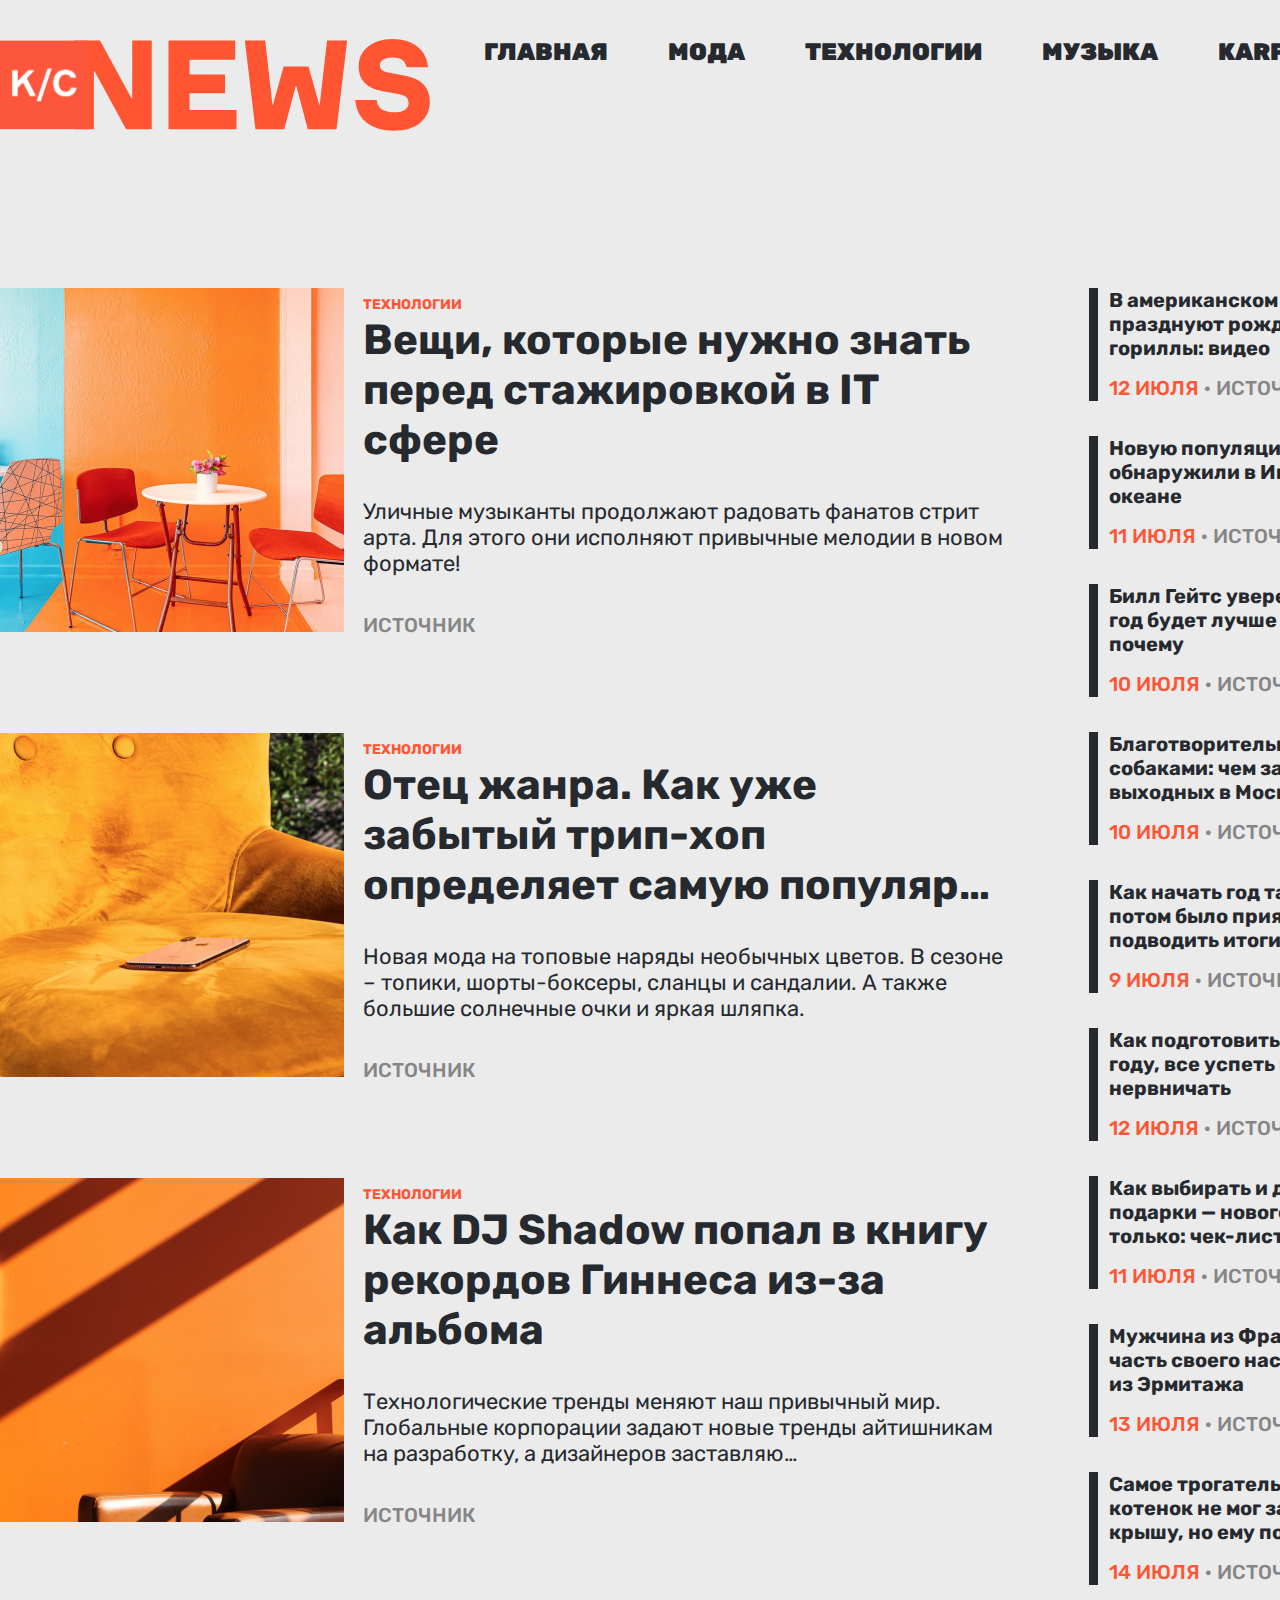
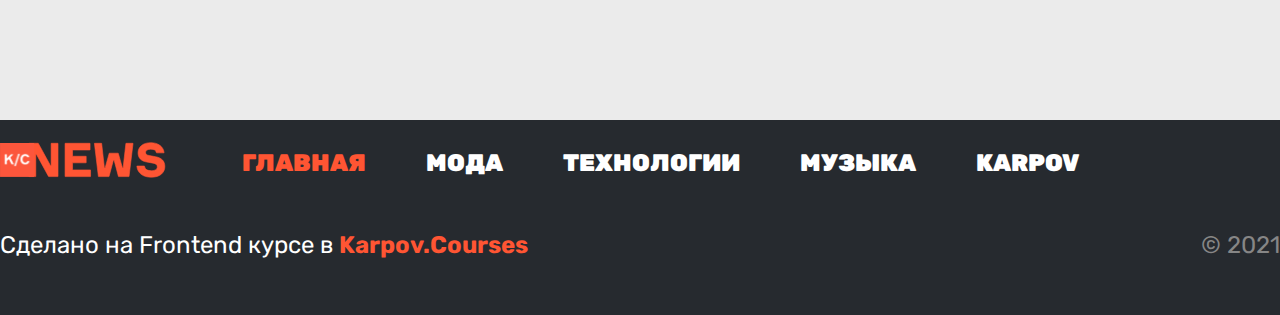
==== index.html @ 2e46a92e "first commit" ====
<!DOCTYPE html>
<html lang="ru">
<head>
    <meta charset="UTF-8">
    <title>KC News</title>
    <link rel="stylesheet" href="./style.css">
</head>
<body>
<header class="header">
    <div class="container">
        <nav class="navigation grid header__navigation">
            <a href="#" class="navigation__logo"><img class="navigation__image" src="./images/logo.svg" alt="Логотип"></a>
            <ul class="navigation__list">
                <li class="navigation__item"><a href="#" class="navigation__link navigation__link--active">Главная</a></li>
                <li class="navigation__item"><a href="#" class="navigation__link">Мода</a></li>
                <li class="navigation__item"><a href="#" class="navigation__link">Технологии</a></li>
                <li class="navigation__item"><a href="#" class="navigation__link">Музыка</a></li>
                <li class="navigation__item"><a href="#" class="navigation__link">Karpov</a></li>
            </ul>
        </nav>
    </div>
</header>

<main class="main">
    <section class="articles">
        <div class="container grid">
            <section class="articles__big-column">
                <article class="main-article">
                    <div class="main-article__image-container">
                        <img class="main-article__image" src="./images/image.jpg" alt="Фото новости">
                    </div>
                    <div class="main-article__content">
                        <span class="article-category main-article__category">Технологии</span>
                        <h2 class="main-article__title">Вещи, которые нужно знать перед стажировкой в IT сфере</h2>
                        <p class="main-article__text">Уличные музыканты продолжают радовать фанатов стрит арта. Для этого они исполняют привычные мелодии в новом формате!</p>
                        <span class="article-source main-article__source">Источник</span>
                    </div>
                </article>

                <article class="main-article">
                    <div class="main-article__image-container">
                        <img class="main-article__image" src="./images/image2.jpg" alt="Фото новости">
                    </div>
                    <div class="main-article__content">
                        <span class="article-category main-article__category">Технологии</span>
                        <h2 class="main-article__title">Отец жанра. Как уже забытый трип-хоп определяет самую популяр…</h2>
                        <p class="main-article__text">Новая мода на топовые наряды необычных цветов. В сезоне – топики, шорты-боксеры, сланцы и сандалии. А также большие солнечные очки и яркая шляпка.</p>
                        <span class="article-source main-article__source">Источник</span>
                    </div>
                </article>

                <article class="main-article">
                    <div class="main-article__image-container">
                        <img class="main-article__image" src="./images/image3.jpg" alt="Фото новости">
                    </div>
                    <div class="main-article__content">
                        <span class="article-category main-article__category">Технологии</span>
                        <h2 class="main-article__title">Как DJ Shadow попал в книгу рекордов Гиннеса из-за альбома</h2>
                        <p class="main-article__text">Технологические тренды меняют наш привычный мир. Глобальные корпорации задают новые тренды айтишникам на разработку, а дизайнеров заставляю…</p>
                        <span class="article-source main-article__source">Источник</span>
                    </div>
                </article>
            </section>

            <section class="articles__small-column">
                <article class="small-article">
                    <h2 class="small-article__title">В американском зоопарке празднуют рождение гориллы: видео</h2>
                    <p class="small-article__caption">
                        <span class="article-date small-article__date">12 июля</span>
                        <span class="article-source small-article__source">Источник</span>
                    </p>
                </article>

                <article class="small-article">
                    <h2 class="small-article__title">Новую популяцию синих китов обнаружили в Индийском океане</h2>
                    <p class="small-article__caption">
                        <span class="article-date small-article__date">11 июля</span>
                        <span class="article-source small-article__source">Источник</span>
                    </p>
                </article>

                <article class="small-article">
                    <h2 class="small-article__title">Билл Гейтс уверен, что 2021 год будет лучше 2020-го. И вот почему</h2>
                    <p class="small-article__caption">
                        <span class="article-date small-article__date">10 июля</span>
                        <span class="article-source small-article__source">Источник</span>
                    </p>
                </article>

                <article class="small-article">
                    <h2 class="small-article__title">Благотворительный забег с собаками: чем заняться на выходных в Москве</h2>
                    <p class="small-article__caption">
                        <span class="article-date small-article__date">10 июля</span>
                        <span class="article-source small-article__source">Источник</span>
                    </p>
                </article>

                <article class="small-article">
                    <h2 class="small-article__title">Как начать год так, чтобы потом было приятно подводить итоги: чек-лист</h2>
                    <p class="small-article__caption">
                        <span class="article-date small-article__date">9 июля</span>
                        <span class="article-source small-article__source">Источник</span>
                    </p>
                </article>

                <article class="small-article">
                    <h2 class="small-article__title">Как подготовиться к Новому году, все успеть и не нервничать</h2>
                    <p class="small-article__caption">
                        <span class="article-date small-article__date">12 июля</span>
                        <span class="article-source small-article__source">Источник</span>
                    </p>
                </article>

                <article class="small-article">
                    <h2 class="small-article__title">Как выбирать и дарить подарки — новогодние и не только: чек-лист Esquire</h2>
                    <p class="small-article__caption">
                        <span class="article-date small-article__date">11 июля</span>
                        <span class="article-source small-article__source">Источник</span>
                    </p>
                </article>

                <article class="small-article">
                    <h2 class="small-article__title">Мужчина из Франции завещал часть своего наследства котам из Эрмитажа</h2>
                    <p class="small-article__caption">
                        <span class="article-date small-article__date">13 июля</span>
                        <span class="article-source small-article__source">Источник</span>
                    </p>
                </article>

                <article class="small-article">
                    <h2 class="small-article__title">Самое трогательное видео дня: котенок не мог забраться на крышу, но ему помогла другая…</h2>
                    <p class="small-article__caption">
                        <span class="article-date small-article__date">14 июля</span>
                        <span class="article-source small-article__source">Источник</span>
                    </p>
                </article>
            </section>
        </div>
    </section>
</main>

<footer class="footer">
    <div class="container">
        <nav class="navigation grid footer__navigation">
            <a href="#" class="navigation__logo"><img class="navigation__image" src="./images/logo.svg" alt="Логотип"></a>
            <ul class="navigation__list">
                <li class="navigation__item"><a href="#" class="navigation__link navigation__link--active">Главная</a></li>
                <li class="navigation__item"><a href="#" class="navigation__link">Мода</a></li>
                <li class="navigation__item"><a href="#" class="navigation__link">Технологии</a></li>
                <li class="navigation__item"><a href="#" class="navigation__link">Музыка</a></li>
                <li class="navigation__item"><a href="#" class="navigation__link">Karpov</a></li>
            </ul>
        </nav>

        <div class="footer__column">
            <p class="footer__text">Сделано на Frontend курсе в <a href="https://karpov.courses/frontend" target="_blank" class="footer__link">Karpov.Courses</a></p>
            <p class="footer__copyright">© 2021</p>
        </div>
    </div>
</footer>
</body>
</html>
---- style.css ----
@import url('https://fonts.googleapis.com/css2?family=Rubik:wght@400;500;700;900&display=swap');

:root {
	--color-primary: #262a2f;
	--color-accent: #ff5533;
	--color-grey: #868686;
	--color-white: #ffffff;

	--grid-column-width: 101px;
	--grid-gap: 20px;
}

* {
	all: unset;
	display: revert;
}

body {
	font-family: 'Rubik', sans-serif;
	background-color: #ebebeb;
	font-size: 22px;
	font-weight: 400;
}

.grid {
	display: grid;
	grid-template-columns: repeat(12, var(--grid-column-width));
	gap: var(--grid-gap);
}

.container {
	max-width: 1435px;
	margin: 0 auto;
}

.header {
	padding-top: 38px;
	padding-bottom: 150px;
}

.navigation__image {
	width: 100%;
}

.navigation__list {
	list-style: none;
	display: flex;
}

.navigation__item {
	margin-right: 60px;
}

.navigation__item:last-child {
	margin-right: 0;
}

.navigation__link {
	font-size: 24px;
	font-weight: 900;
	text-transform: uppercase;
	cursor: pointer;
}

.header__navigation .navigation__link--active,
.header__navigation .navigation__link:hover {
	color: var(--color-accent);
}

.header__navigation .navigation__logo {
	grid-column: span 4;
	padding-right: 32px;
}

.header__navigation .navigation__list {
	grid-column: 5/-1;
}

.header__navigation .navigation__link {
	color: var(--color-primary);
}

.articles {
	margin-bottom: 135px;
}

.articles__big-column {
	grid-column: span 9;
}

.articles__small-column {
	grid-column: 10/-1;
}

.article-category {
	font-size: 14px;
	line-height: 17px;
	color: var(--color-accent);
	text-transform: uppercase;
	font-weight: 700;
}

.article-source {
	font-weight: 500;
	font-size: 20px;
	line-height: 24px;
	color: var(--color-grey);
	text-transform: uppercase;
}

.article-date {
	font-weight: 500;
	font-size: 20px;
	line-height: 24px;
	color: var(--color-accent);
	text-transform: uppercase;
}

.main-article {
	margin-bottom: 95px;
	display: grid;
	grid-template-columns: repeat(9, var(--grid-column-width));
	gap: var(--grid-gap);
}

.main-article:last-child {
	margin-bottom: 0;
}

.main-article__image-container {
	position: relative;
	grid-column: span 3;
	min-height: 185px;
	max-height: 344px;
}

.main-article__content {
	grid-column: 4/-1;
	padding-right: 63px;
}

.main-article__image {
	position: absolute;
	width: 100%;
	height: 100%;
	object-fit: cover;
}

.main-article__category {
	margin-bottom: 7px;
}

.main-article__title {
	margin-bottom: 34px;
	font-size: 42px;
	line-height: 50px;
	font-weight: 700;
	color: var(--color-primary);
	display: -webkit-box;
	-webkit-line-clamp: 3;
	-webkit-box-orient: vertical;
	overflow: hidden;
}

.main-article__text {
	margin-bottom: 34px;
	font-size: 22px;
	line-height: 26px;
	color: var(--color-primary);
	display: -webkit-box;
	-webkit-line-clamp: 3;
	-webkit-box-orient: vertical;
	overflow: hidden;
}

.small-article {
	margin-bottom: 35px;
	padding-left: 11px;
	border-left: 9px solid var(--color-primary);
}

.small-article:last-child {
	margin-bottom: 0;
}

.small-article__title {
	margin-bottom: 14px;
	font-weight: 700;
	font-size: 20px;
	line-height: 24px;
	color: var(--color-primary);
	display: -webkit-box;
	-webkit-line-clamp: 3;
	-webkit-box-orient: vertical;
	overflow: hidden;
}

.article-date + .article-source::before {
	content: ' · ';
}

.footer {
	padding-top: 22px;
	padding-bottom: 56px;
	background-color: var(--color-primary);
}

.footer__column {
	display: flex;
	justify-content: space-between;
	align-items: baseline;
}

.footer__text {
	font-size: 24px;
	line-height: 28px;
	color: var(--color-white);
}

.footer__link {
	color: var(--color-accent);
	font-weight: 700;
	cursor: pointer;
}

.footer__link:hover {
	/* opacity: 0.8; */
	text-decoration: underline;
}

.footer__copyright {
	font-size: 24px;
	line-height: 28px;
	color: var(--color-grey);
}

.footer__navigation {
	margin-bottom: 47px;
	align-items: center;
}

.footer__navigation .navigation__logo {
	grid-column: span 2;
	padding-right: 56px;
}

.footer__navigation .navigation__list {
	grid-column: 3/-1;
}

.footer__navigation .navigation__link {
	color: var(--color-white);
}

.footer__navigation .navigation__link--active,
.footer__navigation .navigation__link:hover {
	color: var(--color-accent);
}
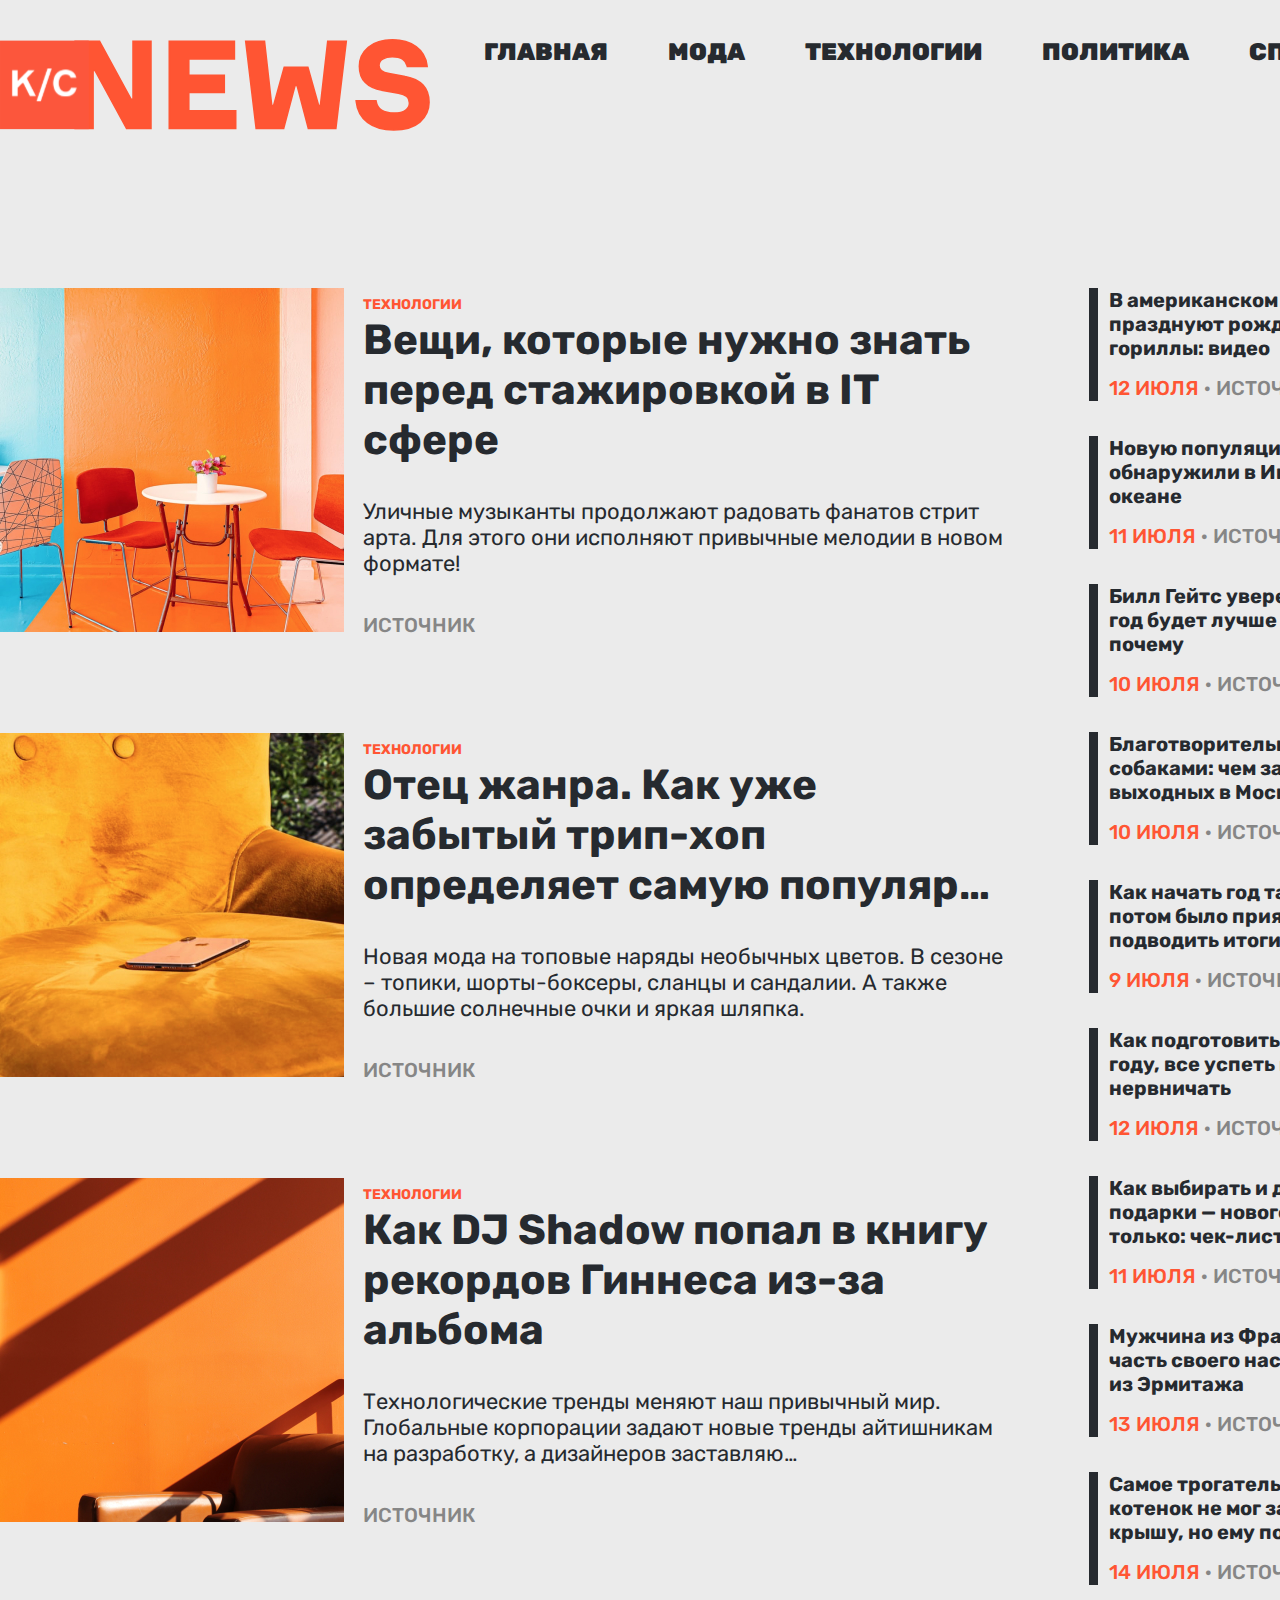
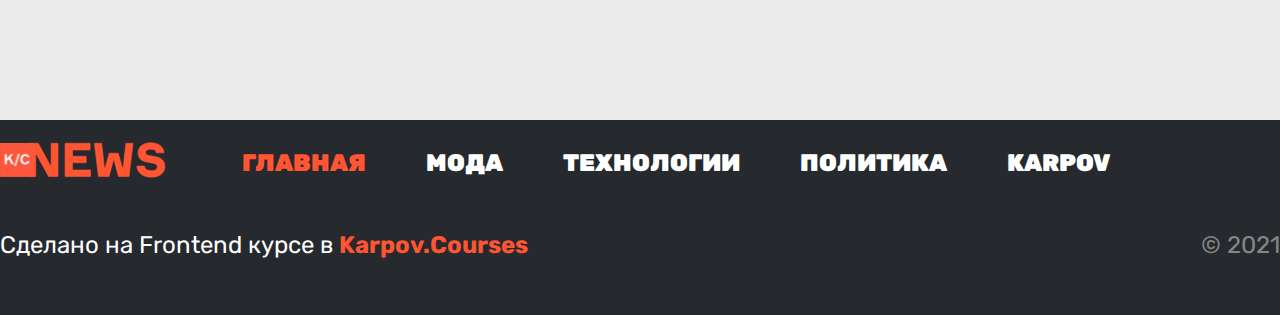
==== commit 2579f45c: "second message" ====
--- a/index.html
+++ b/index.html
@@ -1,162 +1,287 @@
 <!DOCTYPE html>
 <html lang="ru">
-<head>
-    <meta charset="UTF-8">
-    <title>KC News</title>
-    <link rel="stylesheet" href="./style.css">
-</head>
-<body>
-<header class="header">
-    <div class="container">
-        <nav class="navigation grid header__navigation">
-            <a href="#" class="navigation__logo"><img class="navigation__image" src="./images/logo.svg" alt="Логотип"></a>
-            <ul class="navigation__list">
-                <li class="navigation__item"><a href="#" class="navigation__link navigation__link--active">Главная</a></li>
-                <li class="navigation__item"><a href="#" class="navigation__link">Мода</a></li>
-                <li class="navigation__item"><a href="#" class="navigation__link">Технологии</a></li>
-                <li class="navigation__item"><a href="#" class="navigation__link">Музыка</a></li>
-                <li class="navigation__item"><a href="#" class="navigation__link">Karpov</a></li>
-            </ul>
-        </nav>
-    </div>
-</header>
-
-<main class="main">
-    <section class="articles">
-        <div class="container grid">
-            <section class="articles__big-column">
-                <article class="main-article">
-                    <div class="main-article__image-container">
-                        <img class="main-article__image" src="./images/image.jpg" alt="Фото новости">
-                    </div>
-                    <div class="main-article__content">
-                        <span class="article-category main-article__category">Технологии</span>
-                        <h2 class="main-article__title">Вещи, которые нужно знать перед стажировкой в IT сфере</h2>
-                        <p class="main-article__text">Уличные музыканты продолжают радовать фанатов стрит арта. Для этого они исполняют привычные мелодии в новом формате!</p>
-                        <span class="article-source main-article__source">Источник</span>
-                    </div>
-                </article>
-
-                <article class="main-article">
-                    <div class="main-article__image-container">
-                        <img class="main-article__image" src="./images/image2.jpg" alt="Фото новости">
-                    </div>
-                    <div class="main-article__content">
-                        <span class="article-category main-article__category">Технологии</span>
-                        <h2 class="main-article__title">Отец жанра. Как уже забытый трип-хоп определяет самую популяр…</h2>
-                        <p class="main-article__text">Новая мода на топовые наряды необычных цветов. В сезоне – топики, шорты-боксеры, сланцы и сандалии. А также большие солнечные очки и яркая шляпка.</p>
-                        <span class="article-source main-article__source">Источник</span>
-                    </div>
-                </article>
-
-                <article class="main-article">
-                    <div class="main-article__image-container">
-                        <img class="main-article__image" src="./images/image3.jpg" alt="Фото новости">
-                    </div>
-                    <div class="main-article__content">
-                        <span class="article-category main-article__category">Технологии</span>
-                        <h2 class="main-article__title">Как DJ Shadow попал в книгу рекордов Гиннеса из-за альбома</h2>
-                        <p class="main-article__text">Технологические тренды меняют наш привычный мир. Глобальные корпорации задают новые тренды айтишникам на разработку, а дизайнеров заставляю…</p>
-                        <span class="article-source main-article__source">Источник</span>
-                    </div>
-                </article>
-            </section>
-
-            <section class="articles__small-column">
-                <article class="small-article">
-                    <h2 class="small-article__title">В американском зоопарке празднуют рождение гориллы: видео</h2>
-                    <p class="small-article__caption">
-                        <span class="article-date small-article__date">12 июля</span>
-                        <span class="article-source small-article__source">Источник</span>
-                    </p>
-                </article>
-
-                <article class="small-article">
-                    <h2 class="small-article__title">Новую популяцию синих китов обнаружили в Индийском океане</h2>
-                    <p class="small-article__caption">
-                        <span class="article-date small-article__date">11 июля</span>
-                        <span class="article-source small-article__source">Источник</span>
-                    </p>
-                </article>
-
-                <article class="small-article">
-                    <h2 class="small-article__title">Билл Гейтс уверен, что 2021 год будет лучше 2020-го. И вот почему</h2>
-                    <p class="small-article__caption">
-                        <span class="article-date small-article__date">10 июля</span>
-                        <span class="article-source small-article__source">Источник</span>
-                    </p>
-                </article>
-
-                <article class="small-article">
-                    <h2 class="small-article__title">Благотворительный забег с собаками: чем заняться на выходных в Москве</h2>
-                    <p class="small-article__caption">
-                        <span class="article-date small-article__date">10 июля</span>
-                        <span class="article-source small-article__source">Источник</span>
-                    </p>
-                </article>
-
-                <article class="small-article">
-                    <h2 class="small-article__title">Как начать год так, чтобы потом было приятно подводить итоги: чек-лист</h2>
-                    <p class="small-article__caption">
-                        <span class="article-date small-article__date">9 июля</span>
-                        <span class="article-source small-article__source">Источник</span>
-                    </p>
-                </article>
-
-                <article class="small-article">
-                    <h2 class="small-article__title">Как подготовиться к Новому году, все успеть и не нервничать</h2>
-                    <p class="small-article__caption">
-                        <span class="article-date small-article__date">12 июля</span>
-                        <span class="article-source small-article__source">Источник</span>
-                    </p>
-                </article>
-
-                <article class="small-article">
-                    <h2 class="small-article__title">Как выбирать и дарить подарки — новогодние и не только: чек-лист Esquire</h2>
-                    <p class="small-article__caption">
-                        <span class="article-date small-article__date">11 июля</span>
-                        <span class="article-source small-article__source">Источник</span>
-                    </p>
-                </article>
-
-                <article class="small-article">
-                    <h2 class="small-article__title">Мужчина из Франции завещал часть своего наследства котам из Эрмитажа</h2>
-                    <p class="small-article__caption">
-                        <span class="article-date small-article__date">13 июля</span>
-                        <span class="article-source small-article__source">Источник</span>
-                    </p>
-                </article>
-
-                <article class="small-article">
-                    <h2 class="small-article__title">Самое трогательное видео дня: котенок не мог забраться на крышу, но ему помогла другая…</h2>
-                    <p class="small-article__caption">
-                        <span class="article-date small-article__date">14 июля</span>
-                        <span class="article-source small-article__source">Источник</span>
-                    </p>
-                </article>
-            </section>
-        </div>
-    </section>
-</main>
-
-<footer class="footer">
-    <div class="container">
-        <nav class="navigation grid footer__navigation">
-            <a href="#" class="navigation__logo"><img class="navigation__image" src="./images/logo.svg" alt="Логотип"></a>
-            <ul class="navigation__list">
-                <li class="navigation__item"><a href="#" class="navigation__link navigation__link--active">Главная</a></li>
-                <li class="navigation__item"><a href="#" class="navigation__link">Мода</a></li>
-                <li class="navigation__item"><a href="#" class="navigation__link">Технологии</a></li>
-                <li class="navigation__item"><a href="#" class="navigation__link">Музыка</a></li>
-                <li class="navigation__item"><a href="#" class="navigation__link">Karpov</a></li>
-            </ul>
-        </nav>
-
-        <div class="footer__column">
-            <p class="footer__text">Сделано на Frontend курсе в <a href="https://karpov.courses/frontend" target="_blank" class="footer__link">Karpov.Courses</a></p>
-            <p class="footer__copyright">© 2021</p>
-        </div>
-    </div>
-</footer>
-</body>
-</html>+	<head>
+		<meta charset="UTF-8" />
+		<title>KC News</title>
+		<link rel="stylesheet" href="./style.css" />
+	</head>
+	<body>
+		<header class="header">
+			<div class="container">
+				<nav class="navigation grid header__navigation">
+					<a href="#" class="navigation__logo"
+						><img
+							class="navigation__image"
+							src="./images/logo.svg"
+							alt="Логотип"
+					/></a>
+					<ul class="navigation__list">
+						<li class="navigation__item">
+							<a href="#" class="navigation__link navigation__link--active"
+								>Главная</a
+							>
+						</li>
+						<li class="navigation__item">
+							<a href="#" class="navigation__link">Мода</a>
+						</li>
+						<li class="navigation__item">
+							<a href="#" class="navigation__link">Технологии</a>
+						</li>
+						<li class="navigation__item">
+							<a href="#" class="navigation__link">Политика</a>
+						</li>
+						<li class="navigation__item">
+							<a href="#" class="navigation__link">Спорт</a>
+						</li>
+					</ul>
+				</nav>
+			</div>
+		</header>
+
+		<main class="main">
+			<section class="articles">
+				<div class="container grid">
+					<section class="articles__big-column">
+						<article class="main-article">
+							<div class="main-article__image-container">
+								<img
+									class="main-article__image"
+									src="./images/image.jpg"
+									alt="Фото новости"
+								/>
+							</div>
+							<div class="main-article__content">
+								<span class="article-category main-article__category"
+									>Технологии</span
+								>
+								<h2 class="main-article__title">
+									Вещи, которые нужно знать перед стажировкой в IT сфере
+								</h2>
+								<p class="main-article__text">
+									Уличные музыканты продолжают радовать фанатов стрит арта. Для
+									этого они исполняют привычные мелодии в новом формате!
+								</p>
+								<span class="article-source main-article__source"
+									>Источник</span
+								>
+							</div>
+						</article>
+
+						<article class="main-article">
+							<div class="main-article__image-container">
+								<img
+									class="main-article__image"
+									src="./images/image2.jpg"
+									alt="Фото новости"
+								/>
+							</div>
+							<div class="main-article__content">
+								<span class="article-category main-article__category"
+									>Технологии</span
+								>
+								<h2 class="main-article__title">
+									Отец жанра. Как уже забытый трип-хоп определяет самую популяр…
+								</h2>
+								<p class="main-article__text">
+									Новая мода на топовые наряды необычных цветов. В сезоне –
+									топики, шорты-боксеры, сланцы и сандалии. А также большие
+									солнечные очки и яркая шляпка.
+								</p>
+								<span class="article-source main-article__source"
+									>Источник</span
+								>
+							</div>
+						</article>
+
+						<article class="main-article">
+							<div class="main-article__image-container">
+								<img
+									class="main-article__image"
+									src="./images/image3.jpg"
+									alt="Фото новости"
+								/>
+							</div>
+							<div class="main-article__content">
+								<span class="article-category main-article__category"
+									>Технологии</span
+								>
+								<h2 class="main-article__title">
+									Как DJ Shadow попал в книгу рекордов Гиннеса из-за альбома
+								</h2>
+								<p class="main-article__text">
+									Технологические тренды меняют наш привычный мир. Глобальные
+									корпорации задают новые тренды айтишникам на разработку, а
+									дизайнеров заставляю…
+								</p>
+								<span class="article-source main-article__source"
+									>Источник</span
+								>
+							</div>
+						</article>
+					</section>
+
+					<section class="articles__small-column">
+						<article class="small-article">
+							<h2 class="small-article__title">
+								В американском зоопарке празднуют рождение гориллы: видео
+							</h2>
+							<p class="small-article__caption">
+								<span class="article-date small-article__date">12 июля</span>
+								<span class="article-source small-article__source"
+									>Источник</span
+								>
+							</p>
+						</article>
+
+						<article class="small-article">
+							<h2 class="small-article__title">
+								Новую популяцию синих китов обнаружили в Индийском океане
+							</h2>
+							<p class="small-article__caption">
+								<span class="article-date small-article__date">11 июля</span>
+								<span class="article-source small-article__source"
+									>Источник</span
+								>
+							</p>
+						</article>
+
+						<article class="small-article">
+							<h2 class="small-article__title">
+								Билл Гейтс уверен, что 2021 год будет лучше 2020-го. И вот
+								почему
+							</h2>
+							<p class="small-article__caption">
+								<span class="article-date small-article__date">10 июля</span>
+								<span class="article-source small-article__source"
+									>Источник</span
+								>
+							</p>
+						</article>
+
+						<article class="small-article">
+							<h2 class="small-article__title">
+								Благотворительный забег с собаками: чем заняться на выходных в
+								Москве
+							</h2>
+							<p class="small-article__caption">
+								<span class="article-date small-article__date">10 июля</span>
+								<span class="article-source small-article__source"
+									>Источник</span
+								>
+							</p>
+						</article>
+
+						<article class="small-article">
+							<h2 class="small-article__title">
+								Как начать год так, чтобы потом было приятно подводить итоги:
+								чек-лист
+							</h2>
+							<p class="small-article__caption">
+								<span class="article-date small-article__date">9 июля</span>
+								<span class="article-source small-article__source"
+									>Источник</span
+								>
+							</p>
+						</article>
+
+						<article class="small-article">
+							<h2 class="small-article__title">
+								Как подготовиться к Новому году, все успеть и не нервничать
+							</h2>
+							<p class="small-article__caption">
+								<span class="article-date small-article__date">12 июля</span>
+								<span class="article-source small-article__source"
+									>Источник</span
+								>
+							</p>
+						</article>
+
+						<article class="small-article">
+							<h2 class="small-article__title">
+								Как выбирать и дарить подарки — новогодние и не только: чек-лист
+								Esquire
+							</h2>
+							<p class="small-article__caption">
+								<span class="article-date small-article__date">11 июля</span>
+								<span class="article-source small-article__source"
+									>Источник</span
+								>
+							</p>
+						</article>
+
+						<article class="small-article">
+							<h2 class="small-article__title">
+								Мужчина из Франции завещал часть своего наследства котам из
+								Эрмитажа
+							</h2>
+							<p class="small-article__caption">
+								<span class="article-date small-article__date">13 июля</span>
+								<span class="article-source small-article__source"
+									>Источник</span
+								>
+							</p>
+						</article>
+
+						<article class="small-article">
+							<h2 class="small-article__title">
+								Самое трогательное видео дня: котенок не мог забраться на крышу,
+								но ему помогла другая…
+							</h2>
+							<p class="small-article__caption">
+								<span class="article-date small-article__date">14 июля</span>
+								<span class="article-source small-article__source"
+									>Источник</span
+								>
+							</p>
+						</article>
+					</section>
+				</div>
+			</section>
+		</main>
+
+		<footer class="footer">
+			<div class="container">
+				<nav class="navigation grid footer__navigation">
+					<a href="#" class="navigation__logo"
+						><img
+							class="navigation__image"
+							src="./images/logo.svg"
+							alt="Логотип"
+					/></a>
+					<ul class="navigation__list">
+						<li class="navigation__item">
+							<a href="#" class="navigation__link navigation__link--active"
+								>Главная</a
+							>
+						</li>
+						<li class="navigation__item">
+							<a href="#" class="navigation__link">Мода</a>
+						</li>
+						<li class="navigation__item">
+							<a href="#" class="navigation__link">Технологии</a>
+						</li>
+						<li class="navigation__item">
+							<a href="#" class="navigation__link">Политика</a>
+						</li>
+						<li class="navigation__item">
+							<a href="#" class="navigation__link">Karpov</a>
+						</li>
+					</ul>
+				</nav>
+
+				<div class="footer__column">
+					<p class="footer__text">
+						Сделано на Frontend курсе в
+						<a
+							href="https://karpov.courses/frontend"
+							target="_blank"
+							class="footer__link"
+							>Karpov.Courses</a
+						>
+					</p>
+					<p class="footer__copyright">© 2021</p>
+				</div>
+			</div>
+		</footer>
+	</body>
+</html>
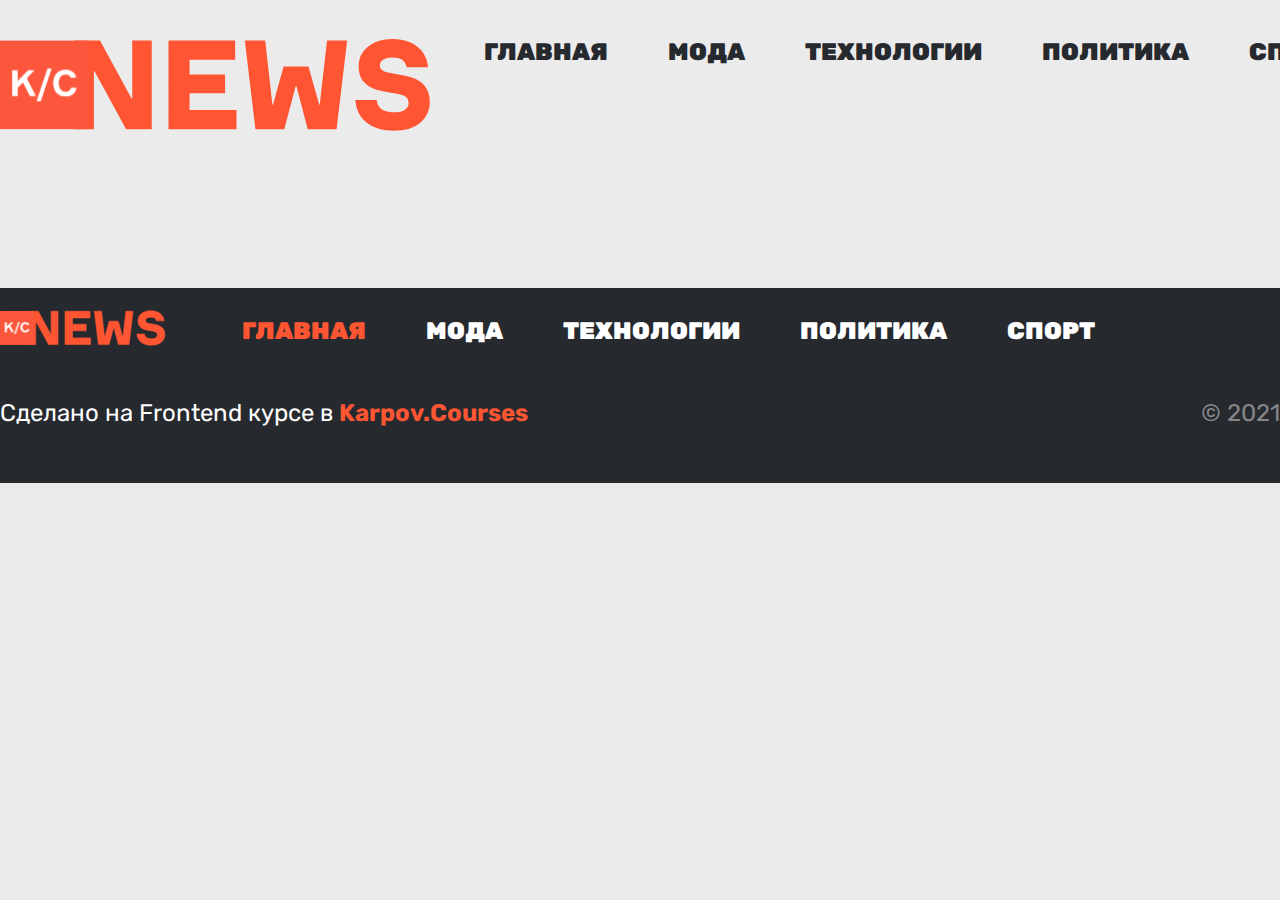
==== commit 983179c9: "update html and js" ====
--- a/index.html
+++ b/index.html
@@ -9,7 +9,7 @@
 		<header class="header">
 			<div class="container">
 				<nav class="navigation grid header__navigation">
-					<a href="#" class="navigation__logo"
+					<a href="./index.html" class="navigation__logo"
 						><img
 							class="navigation__image"
 							src="./images/logo.svg"
@@ -17,232 +17,35 @@
 					/></a>
 					<ul class="navigation__list">
 						<li class="navigation__item">
-							<a href="#" class="navigation__link navigation__link--active"
+							<a
+								href="./index.html"
+								class="navigation__link navigation__link--active"
 								>Главная</a
 							>
 						</li>
 						<li class="navigation__item">
-							<a href="#" class="navigation__link">Мода</a>
+							<a href="./fashion.html" class="navigation__link">Мода</a>
 						</li>
 						<li class="navigation__item">
-							<a href="#" class="navigation__link">Технологии</a>
+							<a href="./tech.html" class="navigation__link">Технологии</a>
 						</li>
 						<li class="navigation__item">
-							<a href="#" class="navigation__link">Политика</a>
+							<a href="./politics.html" class="navigation__link">Политика</a>
 						</li>
 						<li class="navigation__item">
-							<a href="#" class="navigation__link">Спорт</a>
+							<a href="./sport.html" class="navigation__link">Спорт</a>
 						</li>
 					</ul>
 				</nav>
 			</div>
 		</header>
 
-		<main class="main">
-			<section class="articles">
-				<div class="container grid">
-					<section class="articles__big-column">
-						<article class="main-article">
-							<div class="main-article__image-container">
-								<img
-									class="main-article__image"
-									src="./images/image.jpg"
-									alt="Фото новости"
-								/>
-							</div>
-							<div class="main-article__content">
-								<span class="article-category main-article__category"
-									>Технологии</span
-								>
-								<h2 class="main-article__title">
-									Вещи, которые нужно знать перед стажировкой в IT сфере
-								</h2>
-								<p class="main-article__text">
-									Уличные музыканты продолжают радовать фанатов стрит арта. Для
-									этого они исполняют привычные мелодии в новом формате!
-								</p>
-								<span class="article-source main-article__source"
-									>Источник</span
-								>
-							</div>
-						</article>
-
-						<article class="main-article">
-							<div class="main-article__image-container">
-								<img
-									class="main-article__image"
-									src="./images/image2.jpg"
-									alt="Фото новости"
-								/>
-							</div>
-							<div class="main-article__content">
-								<span class="article-category main-article__category"
-									>Технологии</span
-								>
-								<h2 class="main-article__title">
-									Отец жанра. Как уже забытый трип-хоп определяет самую популяр…
-								</h2>
-								<p class="main-article__text">
-									Новая мода на топовые наряды необычных цветов. В сезоне –
-									топики, шорты-боксеры, сланцы и сандалии. А также большие
-									солнечные очки и яркая шляпка.
-								</p>
-								<span class="article-source main-article__source"
-									>Источник</span
-								>
-							</div>
-						</article>
-
-						<article class="main-article">
-							<div class="main-article__image-container">
-								<img
-									class="main-article__image"
-									src="./images/image3.jpg"
-									alt="Фото новости"
-								/>
-							</div>
-							<div class="main-article__content">
-								<span class="article-category main-article__category"
-									>Технологии</span
-								>
-								<h2 class="main-article__title">
-									Как DJ Shadow попал в книгу рекордов Гиннеса из-за альбома
-								</h2>
-								<p class="main-article__text">
-									Технологические тренды меняют наш привычный мир. Глобальные
-									корпорации задают новые тренды айтишникам на разработку, а
-									дизайнеров заставляю…
-								</p>
-								<span class="article-source main-article__source"
-									>Источник</span
-								>
-							</div>
-						</article>
-					</section>
-
-					<section class="articles__small-column">
-						<article class="small-article">
-							<h2 class="small-article__title">
-								В американском зоопарке празднуют рождение гориллы: видео
-							</h2>
-							<p class="small-article__caption">
-								<span class="article-date small-article__date">12 июля</span>
-								<span class="article-source small-article__source"
-									>Источник</span
-								>
-							</p>
-						</article>
-
-						<article class="small-article">
-							<h2 class="small-article__title">
-								Новую популяцию синих китов обнаружили в Индийском океане
-							</h2>
-							<p class="small-article__caption">
-								<span class="article-date small-article__date">11 июля</span>
-								<span class="article-source small-article__source"
-									>Источник</span
-								>
-							</p>
-						</article>
-
-						<article class="small-article">
-							<h2 class="small-article__title">
-								Билл Гейтс уверен, что 2021 год будет лучше 2020-го. И вот
-								почему
-							</h2>
-							<p class="small-article__caption">
-								<span class="article-date small-article__date">10 июля</span>
-								<span class="article-source small-article__source"
-									>Источник</span
-								>
-							</p>
-						</article>
-
-						<article class="small-article">
-							<h2 class="small-article__title">
-								Благотворительный забег с собаками: чем заняться на выходных в
-								Москве
-							</h2>
-							<p class="small-article__caption">
-								<span class="article-date small-article__date">10 июля</span>
-								<span class="article-source small-article__source"
-									>Источник</span
-								>
-							</p>
-						</article>
-
-						<article class="small-article">
-							<h2 class="small-article__title">
-								Как начать год так, чтобы потом было приятно подводить итоги:
-								чек-лист
-							</h2>
-							<p class="small-article__caption">
-								<span class="article-date small-article__date">9 июля</span>
-								<span class="article-source small-article__source"
-									>Источник</span
-								>
-							</p>
-						</article>
-
-						<article class="small-article">
-							<h2 class="small-article__title">
-								Как подготовиться к Новому году, все успеть и не нервничать
-							</h2>
-							<p class="small-article__caption">
-								<span class="article-date small-article__date">12 июля</span>
-								<span class="article-source small-article__source"
-									>Источник</span
-								>
-							</p>
-						</article>
-
-						<article class="small-article">
-							<h2 class="small-article__title">
-								Как выбирать и дарить подарки — новогодние и не только: чек-лист
-								Esquire
-							</h2>
-							<p class="small-article__caption">
-								<span class="article-date small-article__date">11 июля</span>
-								<span class="article-source small-article__source"
-									>Источник</span
-								>
-							</p>
-						</article>
-
-						<article class="small-article">
-							<h2 class="small-article__title">
-								Мужчина из Франции завещал часть своего наследства котам из
-								Эрмитажа
-							</h2>
-							<p class="small-article__caption">
-								<span class="article-date small-article__date">13 июля</span>
-								<span class="article-source small-article__source"
-									>Источник</span
-								>
-							</p>
-						</article>
-
-						<article class="small-article">
-							<h2 class="small-article__title">
-								Самое трогательное видео дня: котенок не мог забраться на крышу,
-								но ему помогла другая…
-							</h2>
-							<p class="small-article__caption">
-								<span class="article-date small-article__date">14 июля</span>
-								<span class="article-source small-article__source"
-									>Источник</span
-								>
-							</p>
-						</article>
-					</section>
-				</div>
-			</section>
-		</main>
+		<main class="main"></main>
 
 		<footer class="footer">
 			<div class="container">
 				<nav class="navigation grid footer__navigation">
-					<a href="#" class="navigation__logo"
+					<a href="./index.html" class="navigation__logo"
 						><img
 							class="navigation__image"
 							src="./images/logo.svg"
@@ -250,21 +53,23 @@
 					/></a>
 					<ul class="navigation__list">
 						<li class="navigation__item">
-							<a href="#" class="navigation__link navigation__link--active"
+							<a
+								href="./index.html"
+								class="navigation__link navigation__link--active"
 								>Главная</a
 							>
 						</li>
 						<li class="navigation__item">
-							<a href="#" class="navigation__link">Мода</a>
+							<a href="./fashion.html" class="navigation__link">Мода</a>
 						</li>
 						<li class="navigation__item">
-							<a href="#" class="navigation__link">Технологии</a>
+							<a href="./tech.html" class="navigation__link">Технологии</a>
 						</li>
 						<li class="navigation__item">
-							<a href="#" class="navigation__link">Политика</a>
+							<a href="./politics.html" class="navigation__link">Политика</a>
 						</li>
 						<li class="navigation__item">
-							<a href="#" class="navigation__link">Karpov</a>
+							<a href="./sport.html" class="navigation__link">Спорт</a>
 						</li>
 					</ul>
 				</nav>
@@ -283,5 +88,6 @@
 				</div>
 			</div>
 		</footer>
+		<script src="./scripts.js"></script>
 	</body>
 </html>
--- a/style.css
+++ b/style.css
@@ -143,7 +143,8 @@
 	position: absolute;
 	width: 100%;
 	height: 100%;
-	object-fit: cover;
+	overflow: clip;
+	overflow-clip-margin: content-box;
 }
 
 .main-article__category {
